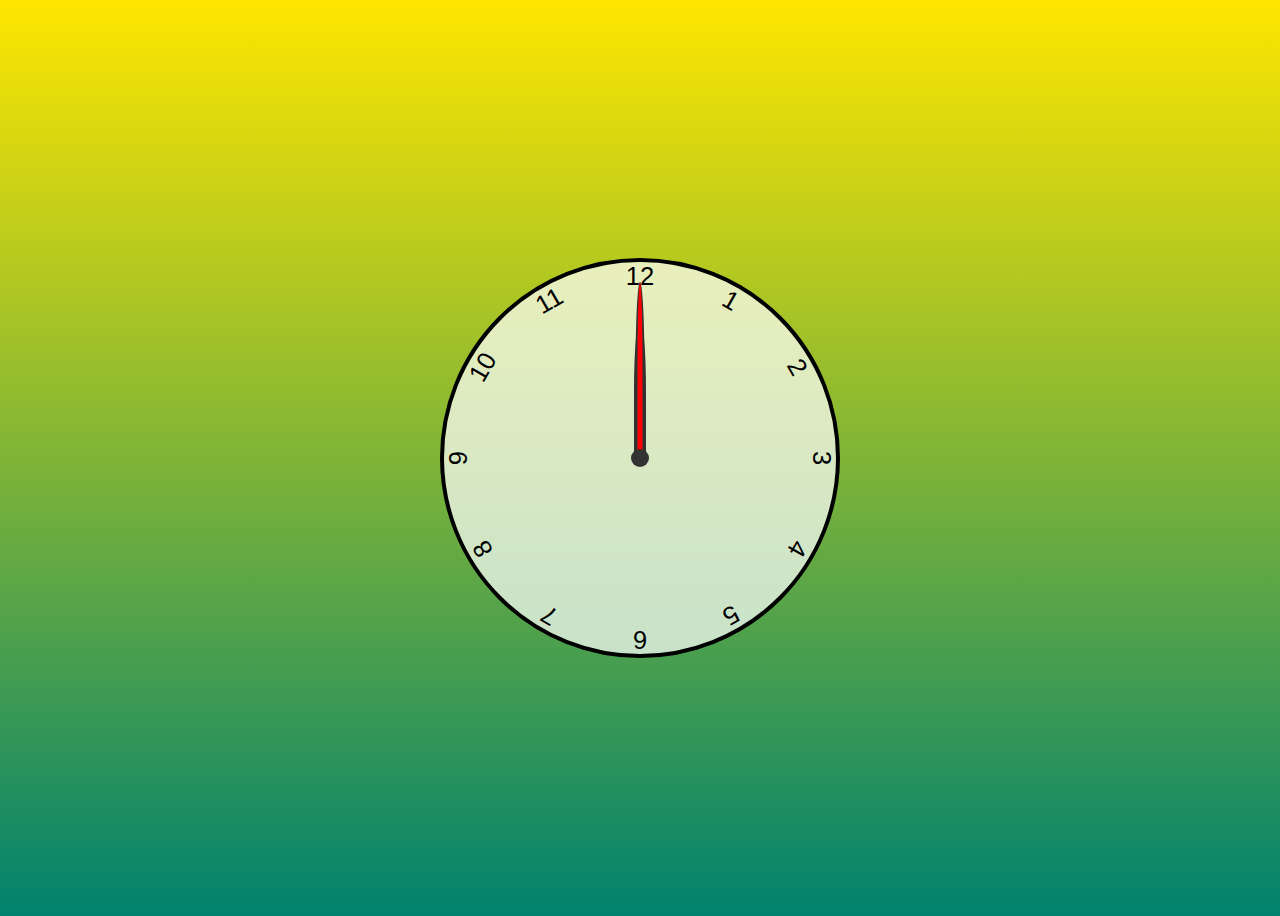
==== index.html @ aec39477 "Added functionality" ====
<html lang="en">
<head>
    <meta charset="UTF-8">
    <meta http-equiv="X-UA-Compatible" content="IE=edge">
    <meta name="viewport" content="width=device-width, initial-scale=1.0">
    <link rel="stylesheet" href="style.css">
    <title>Analog Clock</title>
</head>
<body>
    <div class="clock">
        <div class="hand hour" data-hour></div>
        <div class="hand mins" data-mins></div>
        <div class="hand secs" data-secs></div>
        <div class="number number1">1</div>
        <div class="number number2">2</div>
        <div class="number number3">3</div>
        <div class="number number4">4</div>
        <div class="number number5">5</div>
        <div class="number number6">6</div>
        <div class="number number7">7</div>
        <div class="number number8">8</div>
        <div class="number number9">9</div>
        <div class="number number10">10</div>
        <div class="number number11">11</div>
        <div class="number number12">12</div>
    </div>

<script>

setInterval(time,1000)

function time () {

    let hourHand = document.querySelector('[data-hour]')
    let minHand = document.querySelector('[data-mins]')
    let secsHand = document.querySelector('[data-secs]')

    let date = new Date;

    let secs = date.getSeconds();
    let secsRatio = secs/60;

    // Position of min hand in between each minute depends on how many secs have passed
    let mins = date.getMinutes();
    let minsRatio = (mins + secsRatio)/60;

    // Position of hour hand in between each minute depends on how many mins have passed
    let hour = date.getHours();
    let hourRatio = (hour + minsRatio)/12;


    rotate(hourHand,hourRatio);
    rotate(minHand,minsRatio);
    rotate(secsHand,secsRatio);
}

function rotate (hand,ratio) {
    hand.style.setProperty('--rot', ratio * 360)
} 

</script>
</body>
</html>
---- style.css ----
*, *::after, *::before {
    box-sizing: border-box;
    font-family:Verdana, Geneva, Tahoma, sans-serif;
}

body {
    background: linear-gradient(to bottom, rgb(255, 230, 0), rgb(0, 130, 110));
    display: flex;
    justify-content: center;
    align-items: center;
    overflow: hidden;
    min-height: 100vh;
    font-size: 1.6rem;
}

.clock {
    width: 400px;
    height: 400px;
    background-color: rgba(255,255,255,0.7);
    border-radius: 50%;
    border: 4px solid black;
    position: relative;
}

.clock .number {
    --rot: 0;
    position: absolute;
    width: 100%;
    height: 100%;
    text-align: center;
    transform: rotate(var(--rot))
}

.clock .number1 {--rot: 30deg;}
.clock .number2 {--rot: 60deg;}
.clock .number3 {--rot: 90deg;}
.clock .number4 {--rot: 120deg;}
.clock .number5 {--rot: 150deg;}
.clock .number6 {--rot: 180deg;}
.clock .number7 {--rot: 210deg;}
.clock .number8 {--rot: 240deg;}
.clock .number9 {--rot: 270deg;}
.clock .number10 {--rot: 300deg;}
.clock .number11 {--rot: 330deg;}

.clock .hand {
    --rot: 0;
    position: absolute;
    bottom: 50%;
    left: 50%;
    
    border-top-left-radius: 60%;
    border-top-right-radius: 60%;
    z-index: 1;
    transform: translateX(-50%) rotate(calc(var(--rot) * 1deg)); /* translates 50% of its width backwards */
    transform-origin: bottom;
}

.clock::before {
    content: '';
    position: absolute;
    top: 50%;
    left: 50%;
    border-radius: 50%;
    transform: translate(-50%, -50%);
    z-index: 2;
    width: 18px;
    height: 18px;
    background-color: #333;
}

.clock .hand.hour {
    width: 12px;
    height: 35%;
    background-color: #333;
}

.clock .hand.mins {
    width: 9px;
    height: 45%;
    background-color: #333;
}

.clock .hand.secs {
    background-color: red;
    width: 5px;
    height: 45%;
}
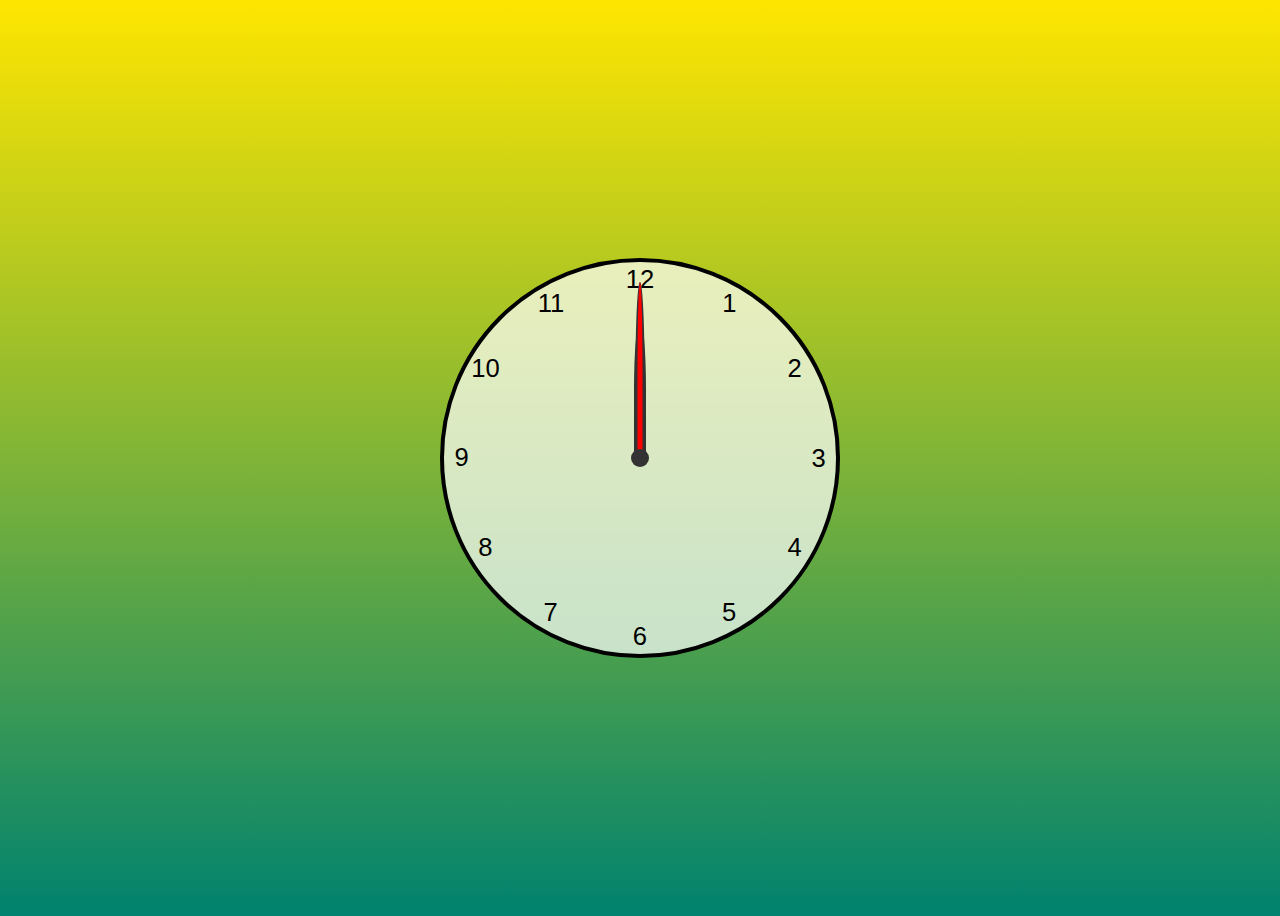
==== commit 43d6ba9a: "Rotated numbers" ====
--- a/index.html
+++ b/index.html
@@ -11,17 +11,17 @@
         <div class="hand hour" data-hour></div>
         <div class="hand mins" data-mins></div>
         <div class="hand secs" data-secs></div>
-        <div class="number number1">1</div>
-        <div class="number number2">2</div>
-        <div class="number number3">3</div>
-        <div class="number number4">4</div>
-        <div class="number number5">5</div>
-        <div class="number number6">6</div>
-        <div class="number number7">7</div>
-        <div class="number number8">8</div>
-        <div class="number number9">9</div>
-        <div class="number number10">10</div>
-        <div class="number number11">11</div>
+        <div class="number number1"><span>1</span></div>
+        <div class="number number2"><span>2</span></div>
+        <div class="number number3"><span>3</span></div>
+        <div class="number number4"><span>4</span></div>
+        <div class="number number5"><span>5</span></div>
+        <div class="number number6"><span>6</span></div>
+        <div class="number number7"><span>7</span></div>
+        <div class="number number8"><span>8</span></div>
+        <div class="number number9"><span>9</span></div>
+        <div class="number number10"><span>10</span></div>
+        <div class="number number11"><span>11</span></div>
         <div class="number number12">12</div>
     </div>
 
@@ -58,6 +58,7 @@
     hand.style.setProperty('--rot', ratio * 360)
 } 
 
+
 </script>
 </body>
 </html>--- a/style.css
+++ b/style.css
@@ -24,6 +24,7 @@
 
 .clock .number {
     --rot: 0;
+    padding: 3px;
     position: absolute;
     width: 100%;
     height: 100%;
@@ -43,17 +44,35 @@
 .clock .number10 {--rot: 300deg;}
 .clock .number11 {--rot: 330deg;}
 
+.clock .number span {
+    display: inline-block;
+    --rot: 0;
+    transform: rotate(var(--rot))
+}
+
+.clock .number1 span {--rot: -30deg;}
+.clock .number2 span {--rot: -60deg;}
+.clock .number3 span {--rot: -90deg;}
+.clock .number4 span {--rot: -120deg;}
+.clock .number5 span {--rot: -150deg;}
+.clock .number6 span {--rot: -180deg;}
+.clock .number7 span {--rot: -210deg;}
+.clock .number8 span {--rot: -240deg;}
+.clock .number9 span {--rot: -270deg;}
+.clock .number10 span {--rot: -300deg;}
+.clock .number11 span {--rot: -330deg;}
+
 .clock .hand {
     --rot: 0;
     position: absolute;
     bottom: 50%;
     left: 50%;
-    
     border-top-left-radius: 60%;
     border-top-right-radius: 60%;
     z-index: 1;
     transform: translateX(-50%) rotate(calc(var(--rot) * 1deg)); /* translates 50% of its width backwards */
     transform-origin: bottom;
+    
 }
 
 .clock::before {
